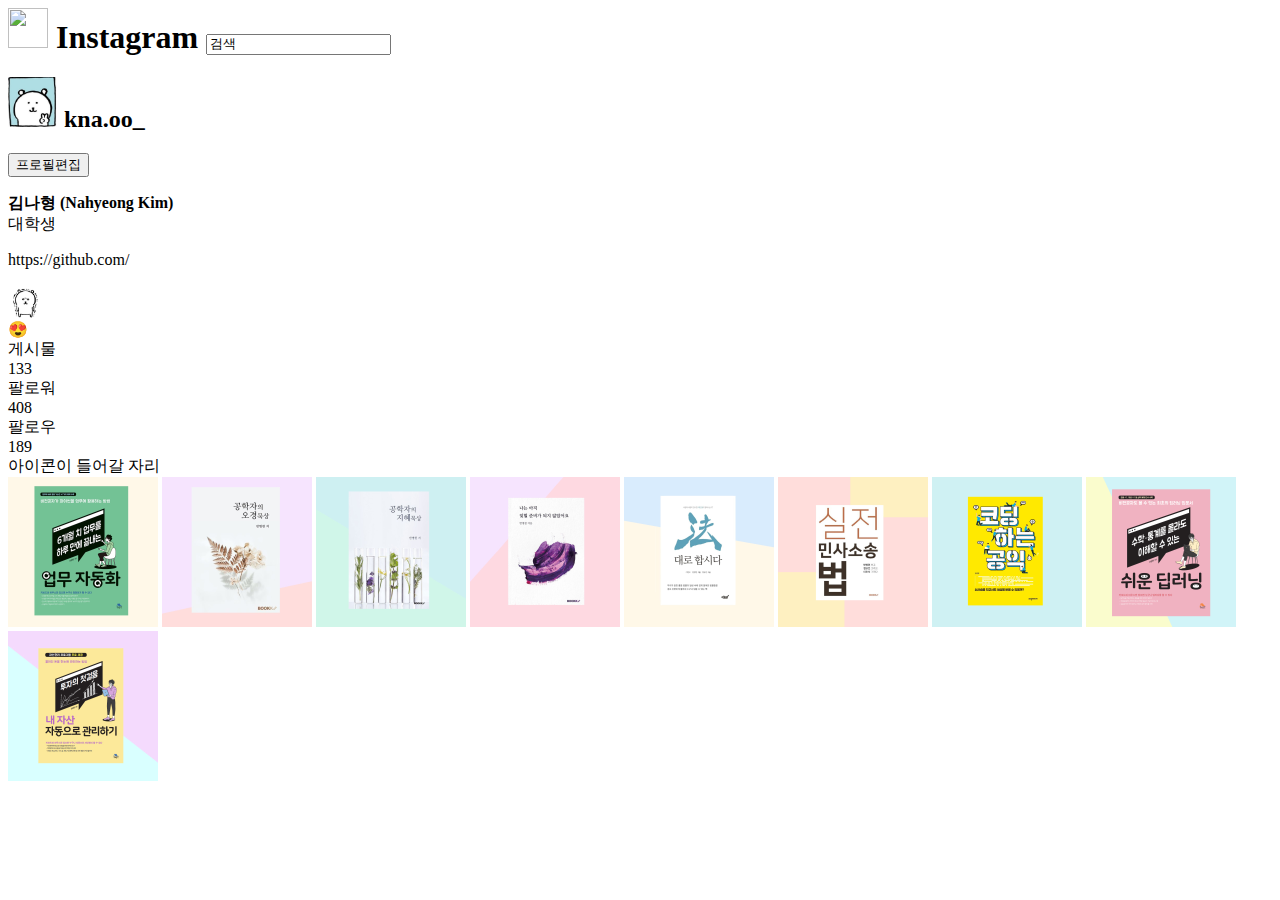
==== index.html @ 6489965c "썸네일 크기 수정" ====
<html>
    <head></head>
    <body>
        <div>
            <h1><img src =
            "https://scontent-gmp1-1.xx.fbcdn.net/v/t39.8562-6/313408032_676073764084474_9080563414774037997_n.png?_nc_cat=1&ccb=1-7&_nc_sid=6825c5&_nc_ohc=zZrEAK3ZnrEAX-lrBFL&_nc_ht=scontent-gmp1-1.xx&oh=00_AfDTC9N0cjC61lQmgqyrxOlRi9wqGYuXXdKcMlkuWl4Slw&oe=6456B0E6"width=40/>
            Instagram <input type="search" value="검색"></h1>
            
        </div>
        <div>
            <h2>
                <img src="image/profile.jpg"
    width="50px"/> kna.oo_ </h2>
            <div>
                
                <button>프로필편집</button>
            </div>
        </div>
        <p>
            <strong>
            김나형 (Nahyeong Kim)
            </strong><br/>
            대학생
        </p>
        <p>
            <a href="https://github.com/"></a>
            https://github.com/</p>
        <div>
            <div>
            <img src="image/h1.jpg" height="35px">
            </div>
            <div> 😍</div>
        </div>
        <div>
            <div>
                게시물<br/>
                133
            </div>
            <div>
                팔로워<br/>
                408
            </div>
            <div>
                팔로우<br/>
                189
            </div>
        </div>
        <div>아이콘이 들어갈 자리</div>
        <div>
            <img src = "image/1.jpg"width="150"/>
            <img src = "image/2.jpg"width="150"/>
            <img src = "image/3.jpg"width="150"/>
            <img src = "image/4.jpg"width="150"/>
            <img src = "image/5.jpg"width="150"/>
            <img src = "image/6.jpg"width="150"/>
            <img src = "image/7.jpg"width="150"/>
            <img src = "image/8.jpg"width="150"/>
            <img src = "image/9.jpg"width="150"/>

        </div>
    </body>
</html>
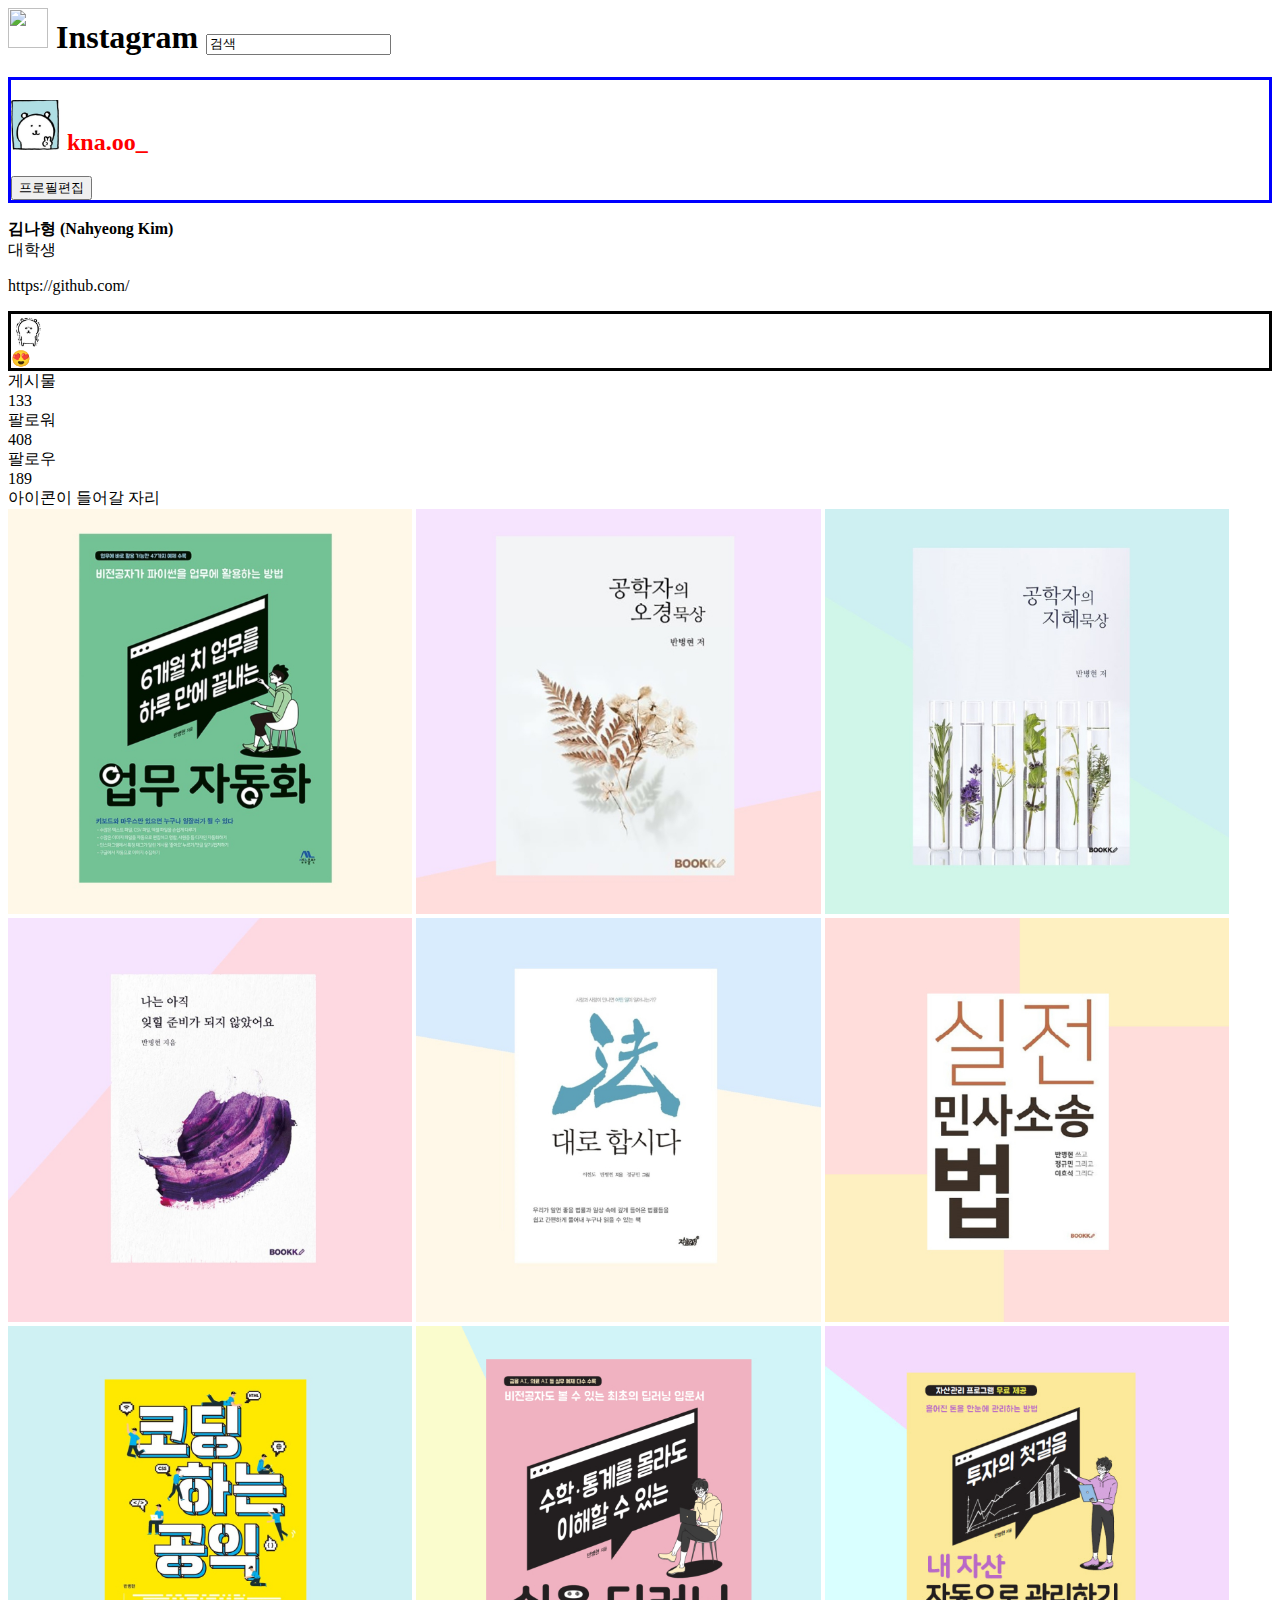
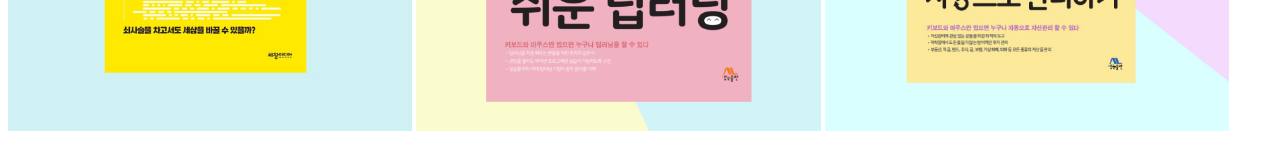
==== commit 0859a156: "sytle.css 추가" ====
--- a/index.html
+++ b/index.html
@@ -1,13 +1,16 @@
 <html>
-    <head></head>
+    <head>
+        <link href="style.css" rel="stylesheet">
+    </head>
     <body>
+        
         <div>
             <h1><img src =
             "https://scontent-gmp1-1.xx.fbcdn.net/v/t39.8562-6/313408032_676073764084474_9080563414774037997_n.png?_nc_cat=1&ccb=1-7&_nc_sid=6825c5&_nc_ohc=zZrEAK3ZnrEAX-lrBFL&_nc_ht=scontent-gmp1-1.xx&oh=00_AfDTC9N0cjC61lQmgqyrxOlRi9wqGYuXXdKcMlkuWl4Slw&oe=6456B0E6"width=40/>
             Instagram <input type="search" value="검색"></h1>
             
         </div>
-        <div>
+        <div id="profile">
             <h2>
                 <img src="image/profile.jpg"
     width="50px"/> kna.oo_ </h2>
@@ -25,11 +28,13 @@
         <p>
             <a href="https://github.com/"></a>
             https://github.com/</p>
-        <div>
+        <div class="highlight">
             <div>
             <img src="image/h1.jpg" height="35px">
             </div>
-            <div> 😍</div>
+            <div>
+                 😍
+            </div>
         </div>
         <div>
             <div>
@@ -47,15 +52,15 @@
         </div>
         <div>아이콘이 들어갈 자리</div>
         <div>
-            <img src = "image/1.jpg"width="150"/>
-            <img src = "image/2.jpg"width="150"/>
-            <img src = "image/3.jpg"width="150"/>
-            <img src = "image/4.jpg"width="150"/>
-            <img src = "image/5.jpg"width="150"/>
-            <img src = "image/6.jpg"width="150"/>
-            <img src = "image/7.jpg"width="150"/>
-            <img src = "image/8.jpg"width="150"/>
-            <img src = "image/9.jpg"width="150"/>
+            <img src = "image/1.jpg"width="32%"/>
+            <img src = "image/2.jpg"width="32%"/>
+            <img src = "image/3.jpg"width="32%"/>
+            <img src = "image/4.jpg"width="32%"/>
+            <img src = "image/5.jpg"width="32%"/>
+            <img src = "image/6.jpg"width="32%"/>
+            <img src = "image/7.jpg"width="32%"/>
+            <img src = "image/8.jpg"width="32%"/>
+            <img src = "image/9.jpg"width="32%"/>
 
         </div>
     </body>
--- a/style.css
+++ b/style.css
@@ -0,0 +1,4 @@
+h2{color:red;}
+.highlight{border:solid;}
+#profile{border:solid; border-color:blue;}
+
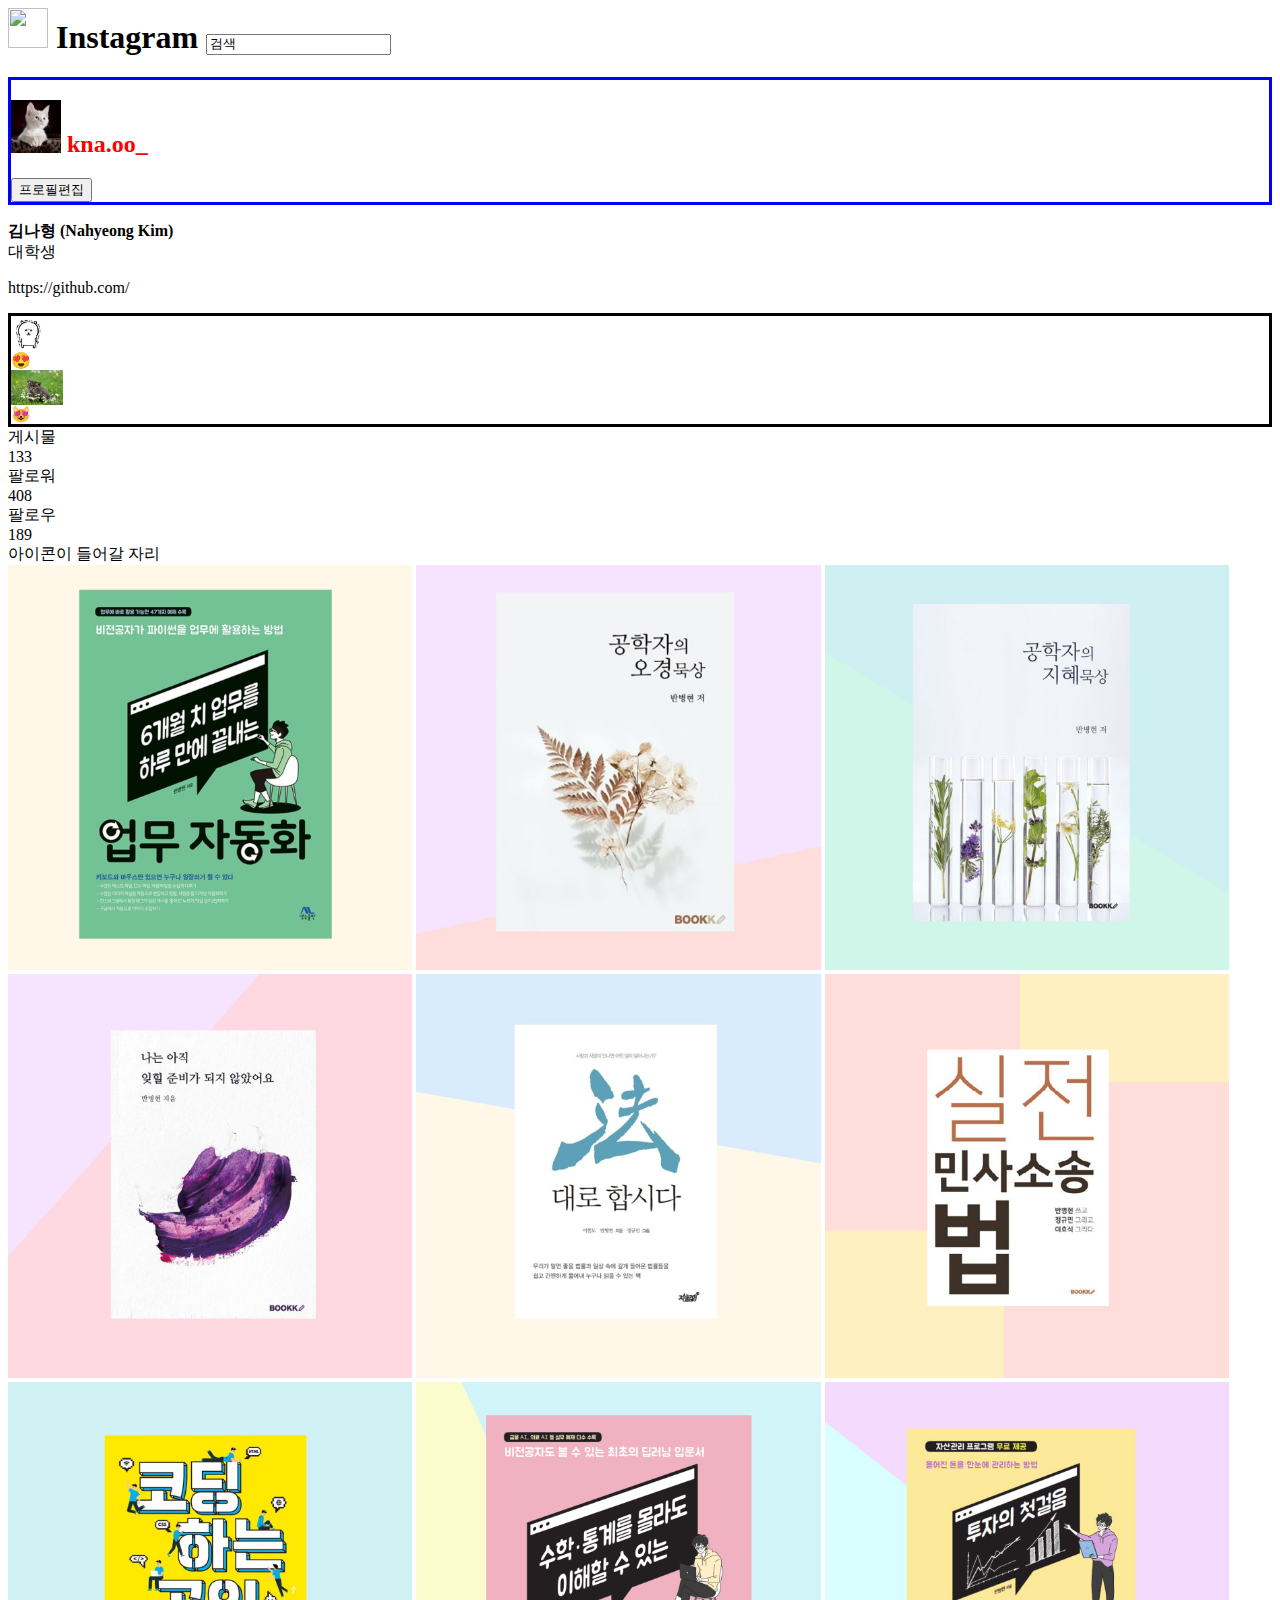
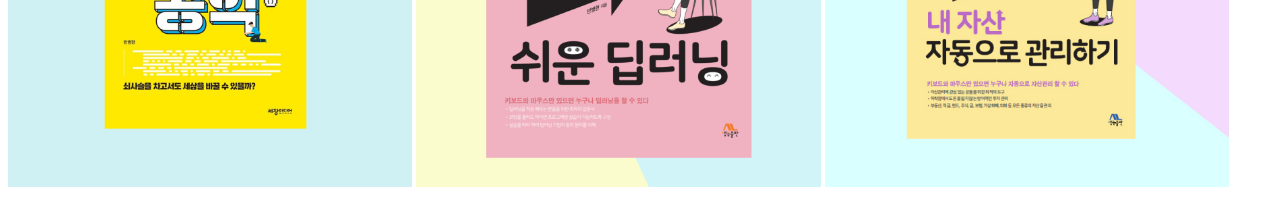
==== commit 33f161ba: "style.css 추가" ====
--- a/index.html
+++ b/index.html
@@ -3,7 +3,6 @@
         <link href="style.css" rel="stylesheet">
     </head>
     <body>
-        
         <div>
             <h1><img src =
             "https://scontent-gmp1-1.xx.fbcdn.net/v/t39.8562-6/313408032_676073764084474_9080563414774037997_n.png?_nc_cat=1&ccb=1-7&_nc_sid=6825c5&_nc_ohc=zZrEAK3ZnrEAX-lrBFL&_nc_ht=scontent-gmp1-1.xx&oh=00_AfDTC9N0cjC61lQmgqyrxOlRi9wqGYuXXdKcMlkuWl4Slw&oe=6456B0E6"width=40/>
@@ -35,6 +34,12 @@
             <div>
                  😍
             </div>
+            <div>
+                <img src="image/hl 2.jpg" height="35px">
+            </div>
+            <div>
+                😻
+            </div>
         </div>
         <div>
             <div>
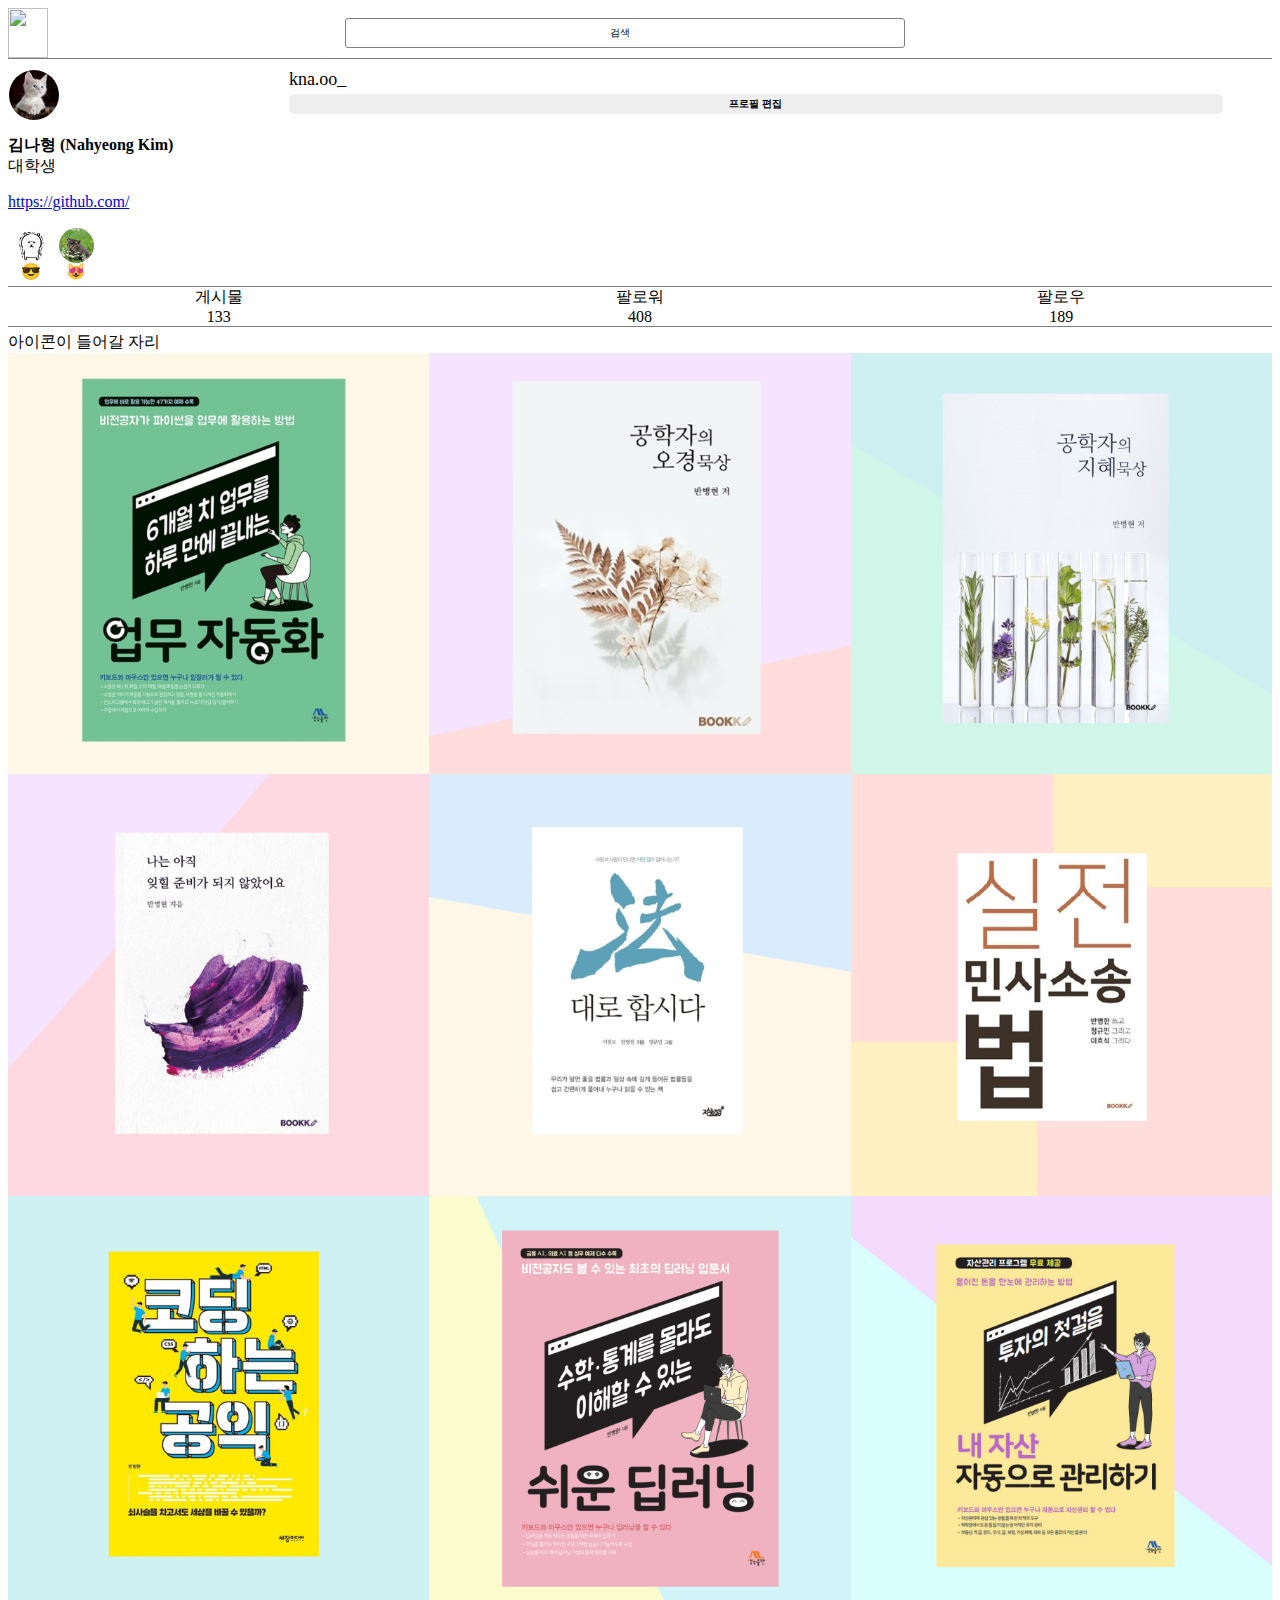
==== commit f7ab8f3b: "css적용" ====
--- a/index.html
+++ b/index.html
@@ -3,70 +3,81 @@
         <link href="style.css" rel="stylesheet">
     </head>
     <body>
-        <div>
-            <h1><img src =
-            "https://scontent-gmp1-1.xx.fbcdn.net/v/t39.8562-6/313408032_676073764084474_9080563414774037997_n.png?_nc_cat=1&ccb=1-7&_nc_sid=6825c5&_nc_ohc=zZrEAK3ZnrEAX-lrBFL&_nc_ht=scontent-gmp1-1.xx&oh=00_AfDTC9N0cjC61lQmgqyrxOlRi9wqGYuXXdKcMlkuWl4Slw&oe=6456B0E6"width=40/>
-            Instagram <input type="search" value="검색"></h1>
-            
+        <div id="top">
+            <img src ="https://scontent-gmp1-1.xx.fbcdn.net/v/t39.8562-6/313408032_676073764084474_9080563414774037997_n.png?_nc_cat=1&ccb=1-7&_nc_sid=6825c5&_nc_ohc=zZrEAK3ZnrEAX-lrBFL&_nc_ht=scontent-gmp1-1.xx&oh=00_AfDTC9N0cjC61lQmgqyrxOlRi9wqGYuXXdKcMlkuWl4Slw&oe=6456B0E6"width=40/>
+            <input type="search" value="검색">
+            <div></div>
         </div>
         <div id="profile">
-            <h2>
-                <img src="image/profile.jpg"
-    width="50px"/> kna.oo_ </h2>
-            <div>
-                
-                <button>프로필편집</button>
+            <div id="profile_pic">
+                <img class="circle_pic" src="image/profile.jpg"/> 
             </div>
-        </div>
-        <p>
-            <strong>
-            김나형 (Nahyeong Kim)
-            </strong><br/>
-            대학생
-        </p>
-        <p>
-            <a href="https://github.com/"></a>
-            https://github.com/</p>
-        <div class="highlight">
-            <div>
-            <img src="image/h1.jpg" height="35px">
-            </div>
-            <div>
-                 😍
-            </div>
-            <div>
-                <img src="image/hl 2.jpg" height="35px">
-            </div>
-            <div>
-                😻
+            <div id="profile_info">
+                <div id="id">kna.oo_ </div>
+                <button><strong>프로필 편집</strong></button>
             </div>
         </div>
         <div>
-            <div>
+            <p>
+                <strong> 김나형 (Nahyeong Kim)</strong>
+                <br/>대학생
+            </p>
+            <p>
+                <a href="https://github.com/">
+                https://github.com/
+                </a>
+            </p>
+        </div>
+        <div id="highlight_area">
+            <div class="highlight">
+                <div class="highlight_pic">
+                    <img class="circle_pic" src="image/h1.jpg" />
+                </div>
+                <div>
+                   😎
+                </div>
+            </div>
+            <div class="highlight">
+                <div class="highlight_pic">
+                    <img class="circle_pic" src="image/hl 2.jpg" />
+                </div>
+                <div>
+                    😻
+                </div>
+            </div>
+            <div></div>
+        </div>
+        <div id="stat_bar">
+            <div class="stat">
                 게시물<br/>
                 133
             </div>
-            <div>
+            <div class="stat">
                 팔로워<br/>
                 408
             </div>
-            <div>
+            <div class="stat">
                 팔로우<br/>
                 189
             </div>
         </div>
         <div>아이콘이 들어갈 자리</div>
         <div>
-            <img src = "image/1.jpg"width="32%"/>
-            <img src = "image/2.jpg"width="32%"/>
-            <img src = "image/3.jpg"width="32%"/>
-            <img src = "image/4.jpg"width="32%"/>
-            <img src = "image/5.jpg"width="32%"/>
-            <img src = "image/6.jpg"width="32%"/>
-            <img src = "image/7.jpg"width="32%"/>
-            <img src = "image/8.jpg"width="32%"/>
-            <img src = "image/9.jpg"width="32%"/>
-
+            <div class="thumbnail_grid">
+                <img src = "image/thumbnails/1.jpg" class="thumbnail"/>
+                <img src = "image/thumbnails/2.jpg" class="thumbnail"/>
+                <img src = "image/thumbnails/3.jpg" class="thumbnail"/>
+            </div>
+            <div class="thumbnail_grid">
+                <img src = "image/thumbnails/4.jpg" class="thumbnail"/>
+                <img src = "image/thumbnails/5.jpg" class="thumbnail"/>
+                <img src = "image/thumbnails/6.jpg" class="thumbnail"/>
+            </div>
+            <div class="thumbnail_grid">
+                <img src = "image/thumbnails/7.jpg" class="thumbnail"/>
+                <img src = "image/thumbnails/8.jpg" class="thumbnail"/>
+                <img src = "image/thumbnails/9.jpg" class="thumbnail"/>
+            </div>
         </div>
     </body>
 </html>--- a/style.css
+++ b/style.css
@@ -1,4 +1,108 @@
-h2{color:red;}
-.highlight{border:solid;}
-#profile{border:solid; border-color:blue;}
+.highlight{
+    text-align: center;
+}
 
+.thumbnail_grid{
+    display:grid;
+    grid-template-columns: 1fr 1fr 1fr;
+}
+
+.thumbnail{
+    width: 100%;
+}
+#stat_bar{
+    display:grid;
+    grid-template-columns : 1fr 1fr 1fr ;
+
+    border-top: 1px solid gray;
+    border-bottom: 1px solid gray;
+
+    margin-bottom:5px;
+    margin-top:5px;
+
+}
+.stat{
+    text-align:center;
+}
+
+.circle_pic{
+    border: solid white 1px;
+    border-radius: 50%;
+
+    width: 100%;
+    height: 100%;
+    object-fit: cover;
+}
+#profile_pic{
+    width: 50px;
+    height: 50px;
+}
+
+.highlight_pic{
+    width: 35px;
+    height: 35px;
+    
+    margin-left:auto;
+    margin-right:auto;
+}
+#highlight_area{
+    display: grid;
+    grid-template-columns: 45px 45px 1fr;
+}
+#profile{
+    display: grid;
+    grid-template-columns: 1fr 3.5fr;
+}
+#profile_info{
+    display:grid;
+    grid-template-rows: 1fr 1fr;
+
+    height: 50px;
+}
+#id{
+    font-size: 18px;
+    font-weight: 100px;
+}
+button{
+    height: 80%;
+    width: 95%;
+
+    font-size: 10px;
+ 
+    border : solid gray 0px;
+    border-radius: 5px;
+}
+#top{
+    display:grid;
+    grid-template-columns: 4fr 7fr 4fr;
+    height : 50px;
+
+    border-bottom: solid gray 0.1px;
+    margin-bottom: 10px;
+
+}
+#top img{
+    
+    margin-right: auto;
+
+    height: 100%;
+    object-fit: contain;
+}
+#top input{
+    height: 60%;
+    width: 95%;
+
+    margin-right:auto;
+    margin-top:auto;
+    margin-bottom: auto;
+
+    text-align: center;
+    background-color:rgb(red, green, blue);
+
+    border: solid gray 1px;
+    border-radius: 3px;
+
+    font-size:10px;
+    font-weight: 100;
+
+}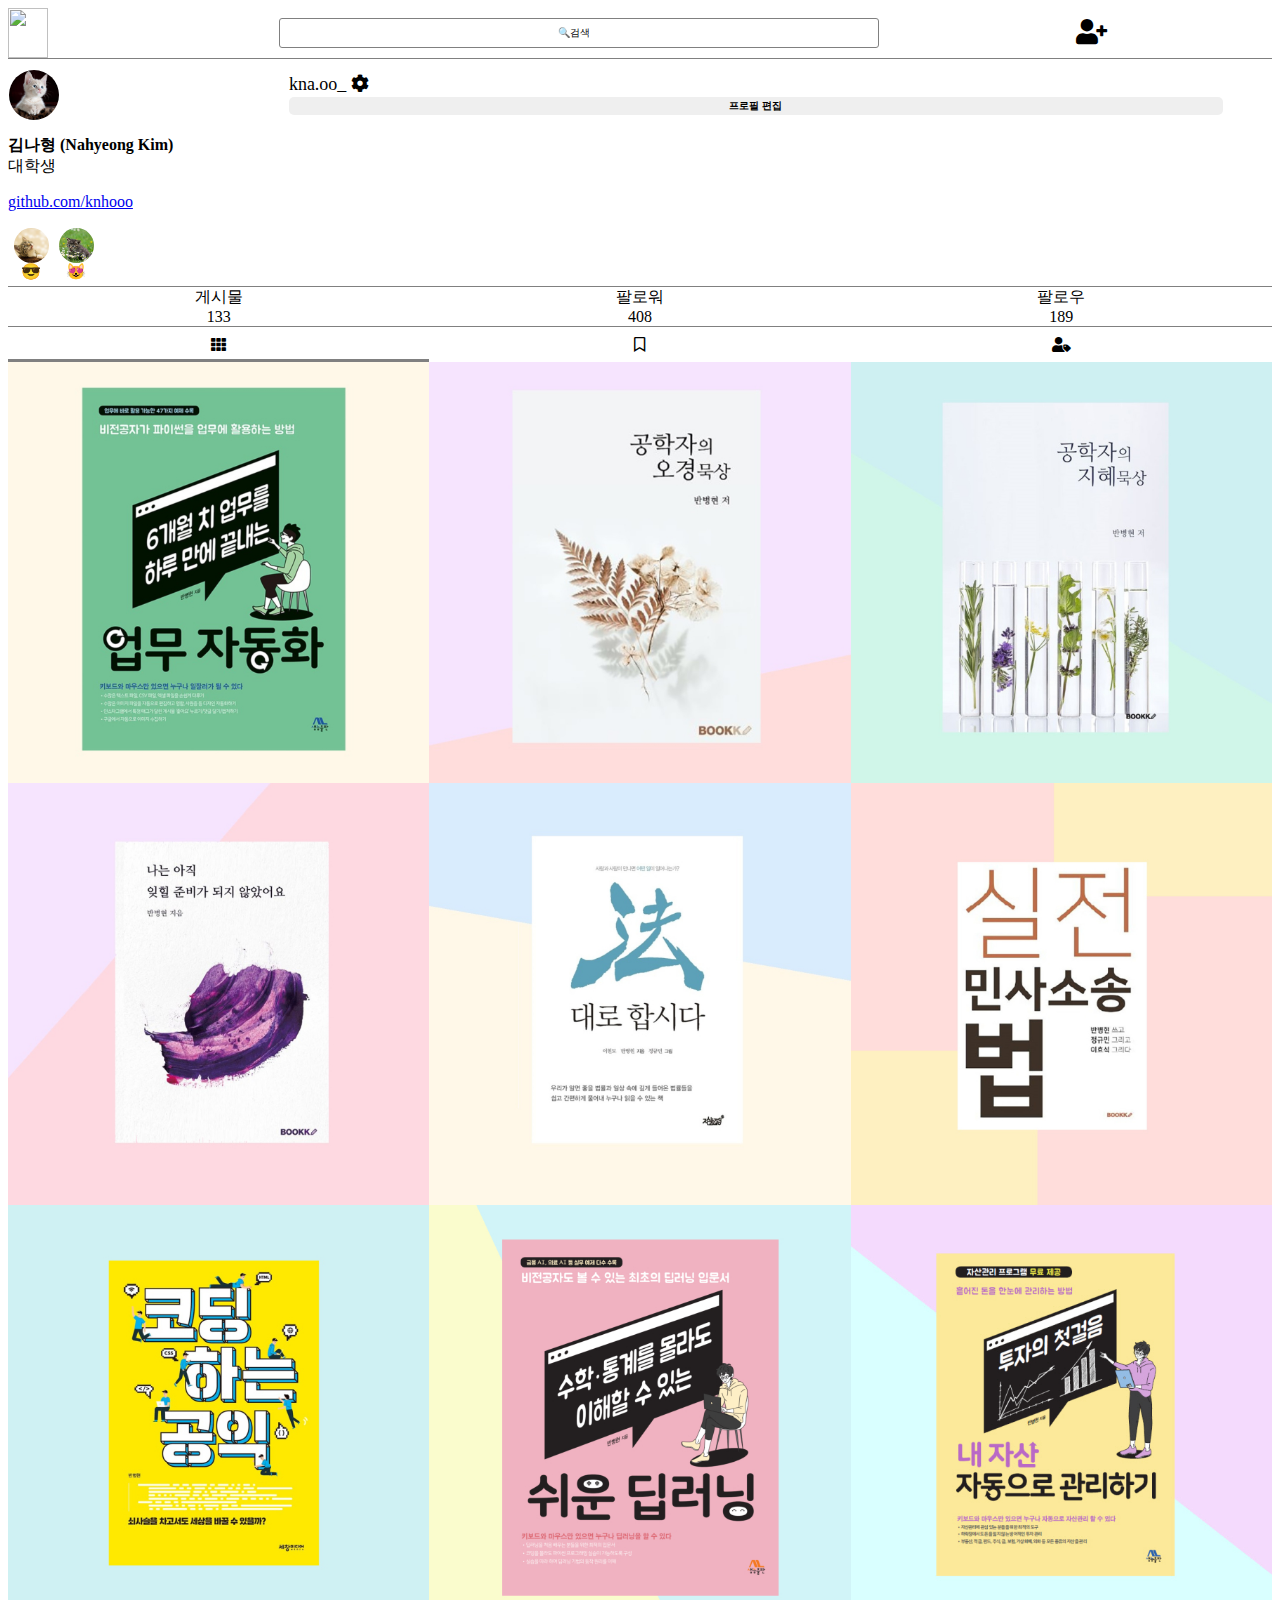
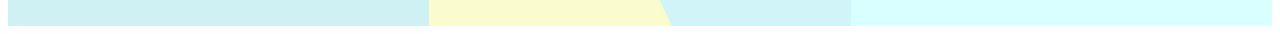
==== commit 48b0d1ed: "icon 추가" ====
--- a/index.html
+++ b/index.html
@@ -1,19 +1,26 @@
 <html>
     <head>
         <link href="style.css" rel="stylesheet">
+        <link href="https://pro.fontawesome.com/releases/v5.10.0/css/all.css"
+        rel="stylesheet"/>
+       
     </head>
     <body>
         <div id="top">
             <img src ="https://scontent-gmp1-1.xx.fbcdn.net/v/t39.8562-6/313408032_676073764084474_9080563414774037997_n.png?_nc_cat=1&ccb=1-7&_nc_sid=6825c5&_nc_ohc=zZrEAK3ZnrEAX-lrBFL&_nc_ht=scontent-gmp1-1.xx&oh=00_AfDTC9N0cjC61lQmgqyrxOlRi9wqGYuXXdKcMlkuWl4Slw&oe=6456B0E6"width=40/>
-            <input type="search" value="검색">
-            <div></div>
+            <input type="search" value="🔍검색"/>
+            <div>
+                <i class="fas fa-user-plus"></i>
+            </div>
         </div>
         <div id="profile">
             <div id="profile_pic">
                 <img class="circle_pic" src="image/profile.jpg"/> 
             </div>
             <div id="profile_info">
-                <div id="id">kna.oo_ </div>
+                <div id="id">
+                    kna.oo_ <i class="fas fa-cog"></i>
+                </div>
                 <button><strong>프로필 편집</strong></button>
             </div>
         </div>
@@ -23,15 +30,15 @@
                 <br/>대학생
             </p>
             <p>
-                <a href="https://github.com/">
-                https://github.com/
+                <a href="https://github.com/knhooo">
+                    github.com/knhooo
                 </a>
             </p>
         </div>
         <div id="highlight_area">
             <div class="highlight">
                 <div class="highlight_pic">
-                    <img class="circle_pic" src="image/h1.jpg" />
+                    <img class="circle_pic" src="image/hl 1.jpg" />
                 </div>
                 <div>
                    😎
@@ -61,7 +68,13 @@
                 189
             </div>
         </div>
-        <div>아이콘이 들어갈 자리</div>
+        <div id="sub_icons">
+            <div class="selected">
+                <i class="fas fa-th"></i>
+            </div>
+            <div><i class="far fa-bookmark"></i></div>
+            <div><i class="fas fa-user-tag"></i></div>
+        </div>
         <div>
             <div class="thumbnail_grid">
                 <img src = "image/thumbnails/1.jpg" class="thumbnail"/>
--- a/style.css
+++ b/style.css
@@ -74,7 +74,7 @@
 }
 #top{
     display:grid;
-    grid-template-columns: 4fr 7fr 4fr;
+    grid-template-columns: 3fr 7fr 4fr;
     height : 50px;
 
     border-bottom: solid gray 0.1px;
@@ -92,6 +92,7 @@
     height: 60%;
     width: 95%;
 
+    
     margin-right:auto;
     margin-top:auto;
     margin-bottom: auto;
@@ -105,4 +106,31 @@
     font-size:10px;
     font-weight: 100;
 
+}
+i{
+    margin-top:5px;
+    margin-bottom: 5px;
+    font: size 2px;0px;
+    color: black;
+}
+#top i{
+    
+    font-size :25px;
+
+}
+#top div{
+    text-align:center;
+    padding-top:6px;
+}
+#sub_icons{
+    display: grid;
+    grid-template-columns: 1fr 1fr 1fr;
+
+    text-align : center;
+    font-size : 15px;
+
+    height: 30px;
+}
+.selected{
+    border-bottom: solid gray 3px;
 }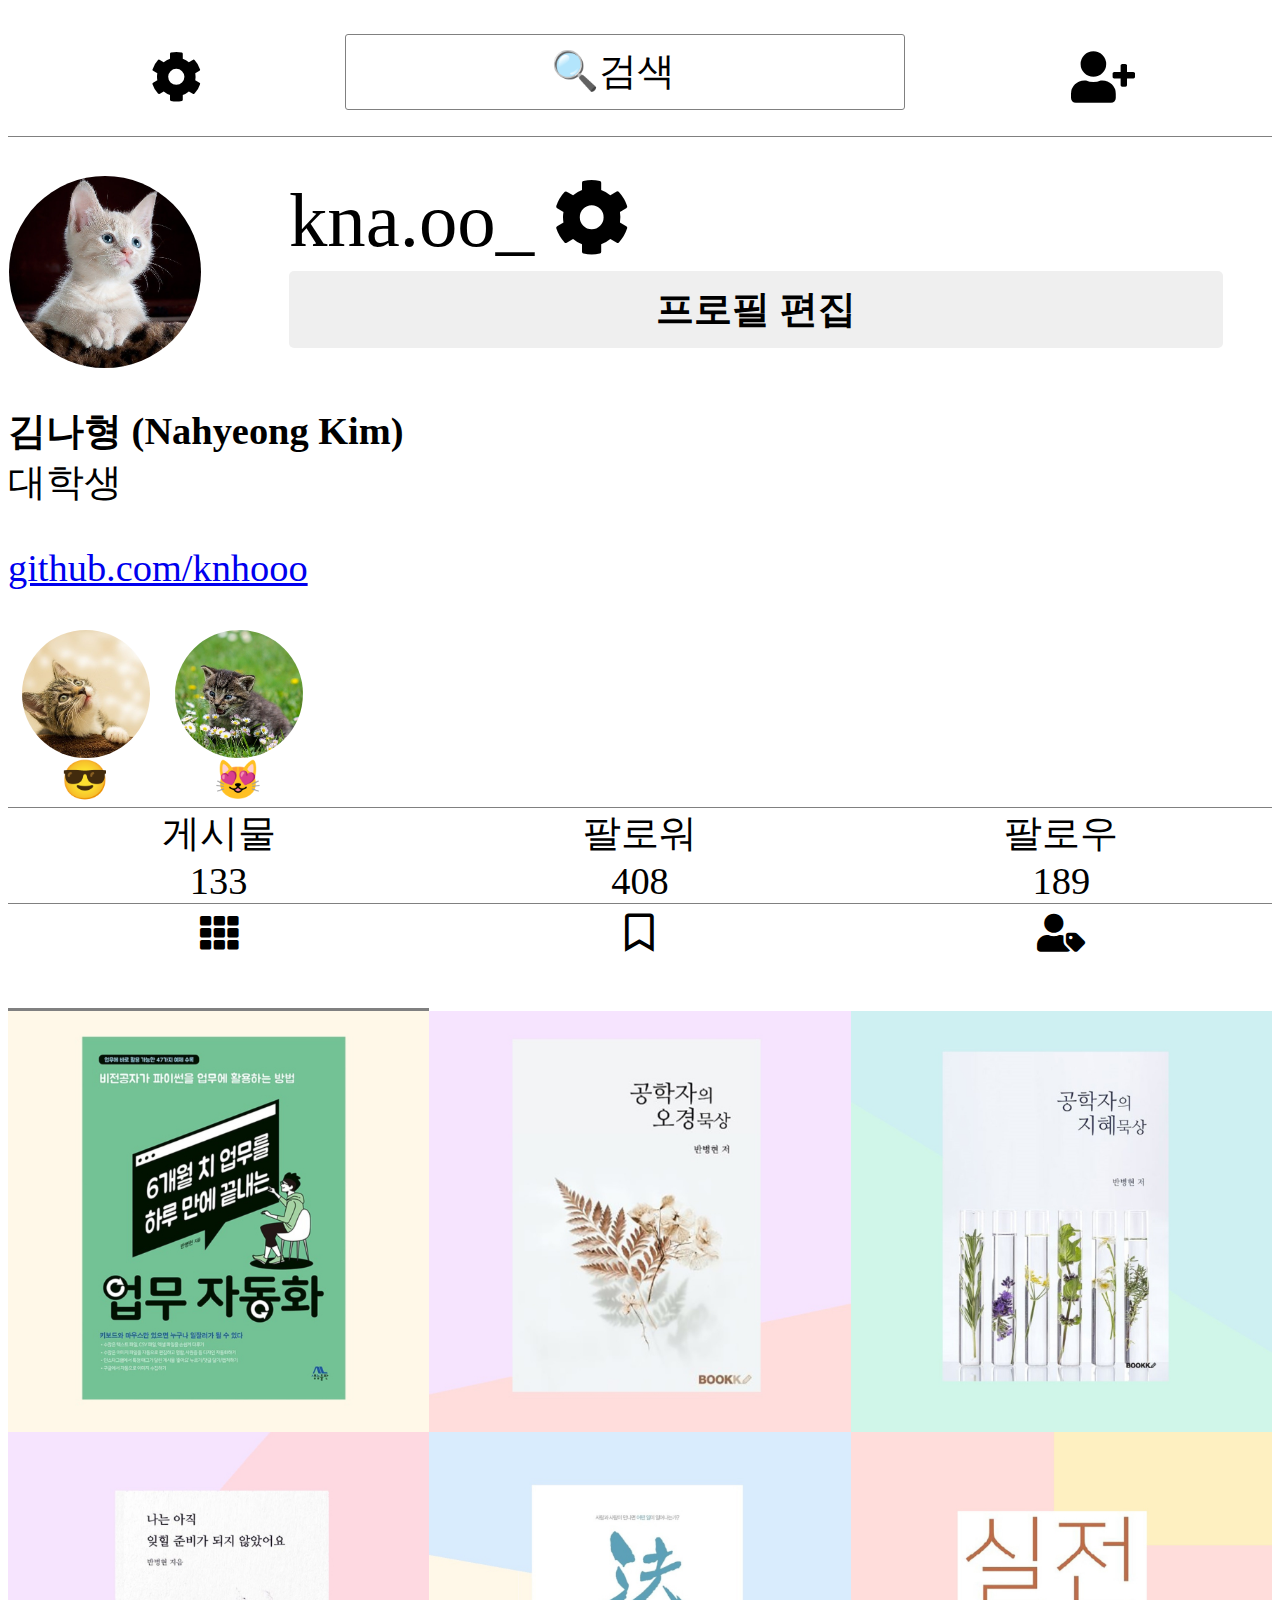
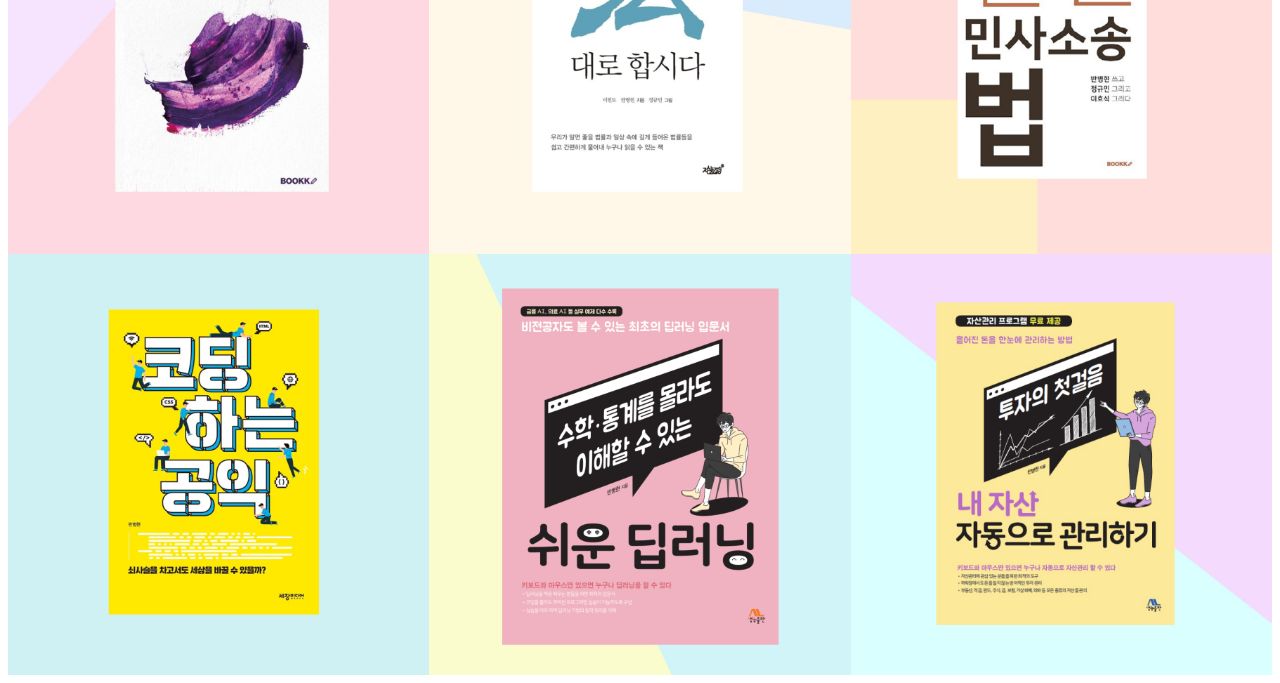
==== commit 62c21a66: "동적 사이즈 지정" ====
--- a/index.html
+++ b/index.html
@@ -7,7 +7,7 @@
     </head>
     <body>
         <div id="top">
-            <img src ="https://scontent-gmp1-1.xx.fbcdn.net/v/t39.8562-6/313408032_676073764084474_9080563414774037997_n.png?_nc_cat=1&ccb=1-7&_nc_sid=6825c5&_nc_ohc=zZrEAK3ZnrEAX-lrBFL&_nc_ht=scontent-gmp1-1.xx&oh=00_AfDTC9N0cjC61lQmgqyrxOlRi9wqGYuXXdKcMlkuWl4Slw&oe=6456B0E6"width=40/>
+            <div><i class="fas fa-cog"></i></div>
             <input type="search" value="🔍검색"/>
             <div>
                 <i class="fas fa-user-plus"></i>
--- a/style.css
+++ b/style.css
@@ -1,3 +1,6 @@
+body{
+    font-size : 3vw;
+}
 .highlight{
     text-align: center;
 }
@@ -33,21 +36,18 @@
     height: 100%;
     object-fit: cover;
 }
-#profile_pic{
-    width: 50px;
-    height: 50px;
-}
+
 
 .highlight_pic{
-    width: 35px;
-    height: 35px;
+    width: 10vw;
+    height: 10vw;
     
     margin-left:auto;
     margin-right:auto;
 }
 #highlight_area{
     display: grid;
-    grid-template-columns: 45px 45px 1fr;
+    grid-template-columns: 12vw 12vw 1fr;
 }
 #profile{
     display: grid;
@@ -57,32 +57,36 @@
     display:grid;
     grid-template-rows: 1fr 1fr;
 
-    height: 50px;
+    height: 15vw;
+}
+#profile_pic{
+    width: 15vw;
+    height: 15vw;
 }
 #id{
-    font-size: 18px;
+    font-size: 6vw;
     font-weight: 100px;
 }
 button{
     height: 80%;
     width: 95%;
 
-    font-size: 10px;
+    font-size: 3vw;
  
     border : solid gray 0px;
     border-radius: 5px;
 }
 #top{
     display:grid;
-    grid-template-columns: 3fr 7fr 4fr;
-    height : 50px;
-
+    grid-template-columns: 4fr 7fr 4fr;
+    height : 10vw;
+    min-height :10vw;
     border-bottom: solid gray 0.1px;
-    margin-bottom: 10px;
+    margin-bottom: 3vw;
 
 }
 #top img{
-    
+    margin-left: auto;
     margin-right: auto;
 
     height: 100%;
@@ -103,7 +107,7 @@
     border: solid gray 1px;
     border-radius: 3px;
 
-    font-size:10px;
+    font-size:3vw;
     font-weight: 100;
 
 }
@@ -115,21 +119,21 @@
 }
 #top i{
     
-    font-size :25px;
+    font-size :4vw;
 
 }
 #top div{
     text-align:center;
-    padding-top:6px;
+    padding-top:3vw;
 }
 #sub_icons{
     display: grid;
     grid-template-columns: 1fr 1fr 1fr;
 
     text-align : center;
-    font-size : 15px;
+    font-size : 3vw;
 
-    height: 30px;
+    height: 8vw;
 }
 .selected{
     border-bottom: solid gray 3px;
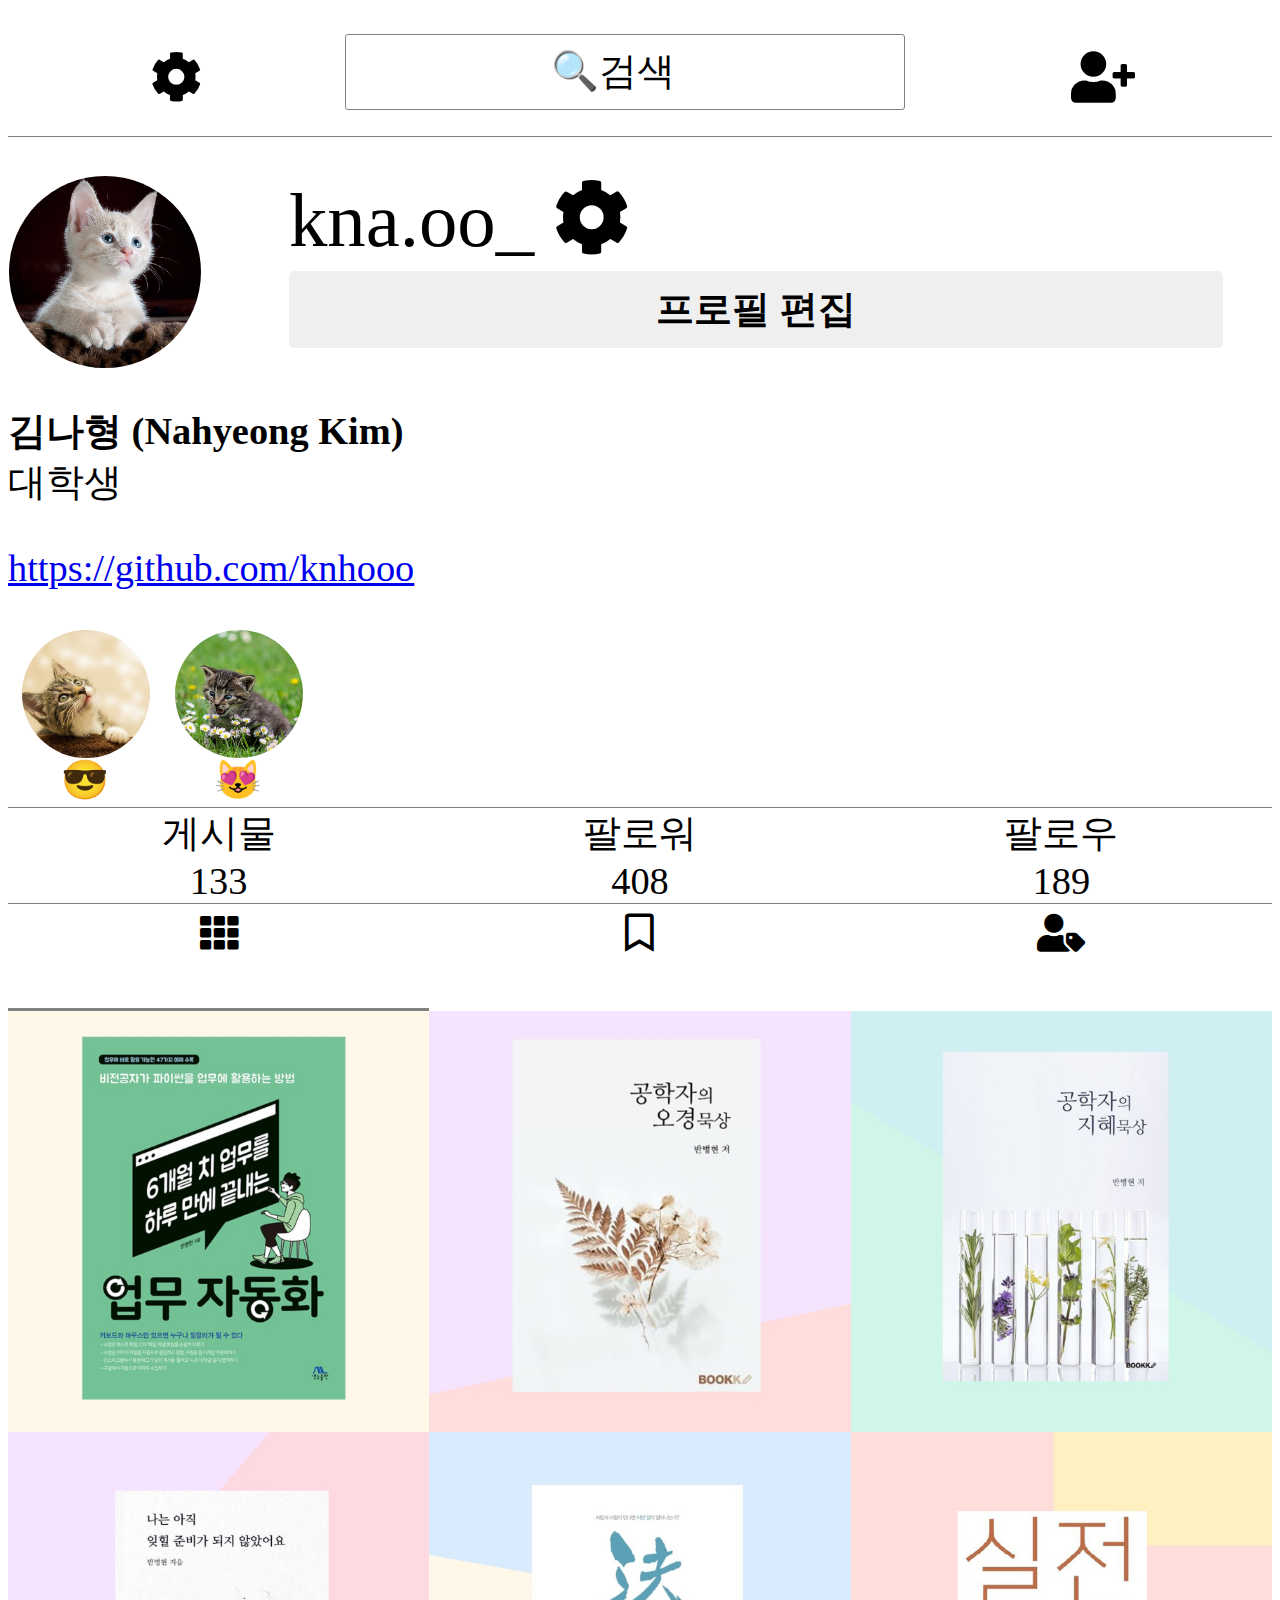
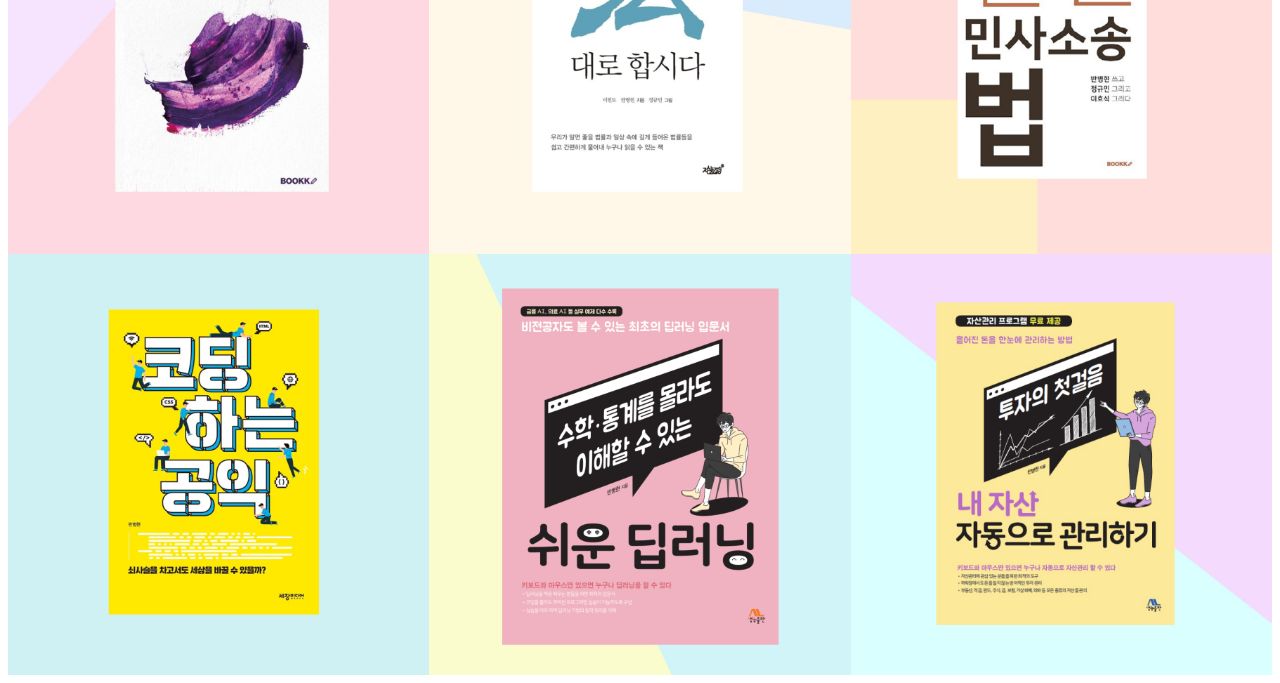
==== commit 9d114c2b: "페이지 수정" ====
--- a/index.html
+++ b/index.html
@@ -3,7 +3,7 @@
         <link href="style.css" rel="stylesheet">
         <link href="https://pro.fontawesome.com/releases/v5.10.0/css/all.css"
         rel="stylesheet"/>
-       
+        <script src="script.js"></script>
     </head>
     <body>
         <div id="top">
@@ -19,19 +19,21 @@
             </div>
             <div id="profile_info">
                 <div id="id">
-                    kna.oo_ <i class="fas fa-cog"></i>
+                    <span>kna.oo_ </span>
+                    <i class="fas fa-cog"></i>
                 </div>
                 <button><strong>프로필 편집</strong></button>
             </div>
         </div>
         <div>
             <p>
-                <strong> 김나형 (Nahyeong Kim)</strong>
-                <br/>대학생
+                <strong id="userInfo"> 김나형 (Nahyeong Kim)</strong>
+                <br/>
+                <span id="summary"> 대학생</span>
             </p>
-            <p>
+            <p id="profileDetail">
                 <a href="https://github.com/knhooo">
-                    github.com/knhooo
+                    https://github.com/knhooo
                 </a>
             </p>
         </div>
